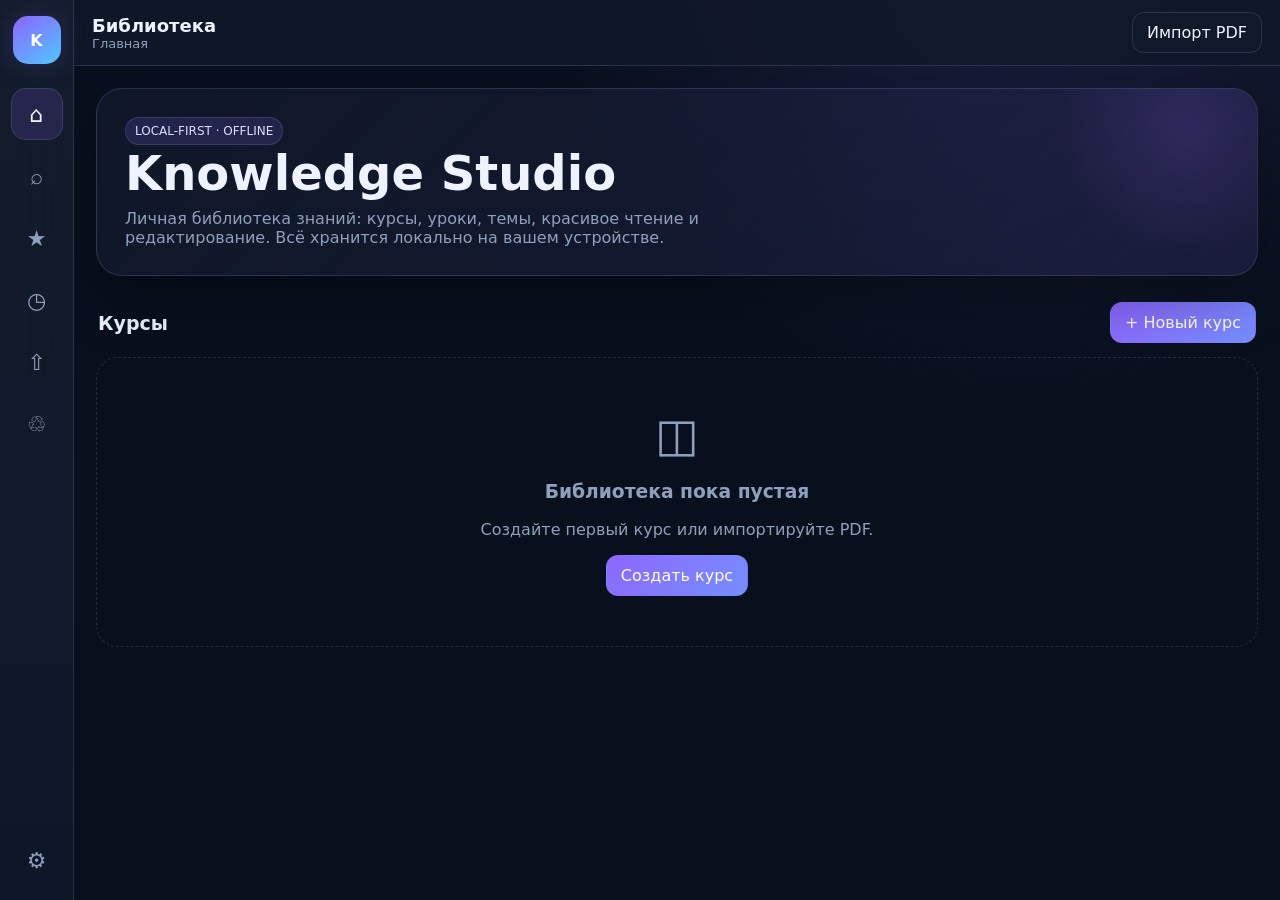
==== index.html @ 811631b8 "Initial Knowledge Studio release" ====
<!doctype html>
<html lang="ru">
<head>
<meta charset="utf-8" />
<meta name="viewport" content="width=device-width,initial-scale=1,viewport-fit=cover" />
<meta name="theme-color" content="#0a0f1f" />
<meta name="color-scheme" content="dark light" />
<meta http-equiv="Content-Security-Policy" content="default-src 'self'; script-src 'self'; style-src 'self' 'unsafe-inline'; img-src 'self' blob: data:; font-src 'self'; connect-src 'self'; worker-src 'self'; object-src 'none'; base-uri 'none'; form-action 'none'; frame-src 'self' blob:;" />
<link rel="manifest" href="manifest.webmanifest" />
<link rel="icon" href="icon-192.png" />
<link rel="stylesheet" href="styles.css" />
<title>Knowledge Studio</title>
</head>
<body>
<div id="app"></div>
<div id="toast" class="toast" aria-live="polite"></div>
<input id="file-picker" type="file" hidden />
<script type="module" src="app.js"></script>
</body>
</html>
---- styles.css ----
:root{--app-bg:#08101d;--surface:#10192a;--surface2:#15213a;--glass:rgba(19,31,55,.74);--text:#eef3ff;--muted:#8fa0bd;--border:rgba(156,176,214,.18);--accent:#8d65ff;--accent2:#4ec7ff;--soft:rgba(141,101,255,.16);--danger:#ff657a;--warn:#ffc763;--success:#5fe0aa;--info:#62b9ff;--shadow:0 20px 60px rgba(0,0,0,.32);--glow:0 0 28px rgba(141,101,255,.18);--reader-bg:#0b1322;--reader-card:#111b2e;--radius:18px;--font-size:17px;--line-height:1.72;--reader-width:72ch;--glass-blur:18px;--ui-density:1}
*{box-sizing:border-box}html,body,#app{height:100%;margin:0}body{font-family:Inter,ui-sans-serif,system-ui,-apple-system,"Segoe UI",Roboto,Arial,sans-serif;background:var(--app-bg);color:var(--text);overflow:hidden}
button,input,textarea,select{font:inherit;color:inherit}button{cursor:pointer}.app-shell{height:100%;display:grid;grid-template-columns:74px minmax(0,1fr);background:radial-gradient(circle at 80% -10%,var(--soft),transparent 35%),var(--app-bg)}
.rail{padding:14px 10px;border-right:1px solid var(--border);background:linear-gradient(180deg,rgba(255,255,255,.025),transparent),var(--glass);backdrop-filter:blur(var(--glass-blur));display:flex;flex-direction:column;gap:10px;z-index:20}
.logo{width:48px;height:48px;margin:2px auto 14px;border-radius:15px;background:linear-gradient(145deg,var(--accent),var(--accent2));box-shadow:var(--glow);display:grid;place-items:center;font-weight:900;color:white}.navbtn{width:52px;height:52px;margin:0 auto;border:1px solid transparent;border-radius:15px;background:transparent;color:var(--muted);font-size:22px}.navbtn.active,.navbtn:hover{background:var(--soft);color:var(--text);border-color:var(--border)}.nav-spacer{flex:1}
.workspace{min-width:0;height:100%;display:flex;flex-direction:column}.topbar{height:66px;flex:0 0 66px;display:flex;align-items:center;gap:12px;padding:0 18px;border-bottom:1px solid var(--border);background:var(--glass);backdrop-filter:blur(var(--glass-blur));z-index:15}.titlebar{font-weight:800;font-size:18px;white-space:nowrap;overflow:hidden;text-overflow:ellipsis}.crumbs{color:var(--muted);font-size:13px;white-space:nowrap;overflow:hidden;text-overflow:ellipsis}.top-actions{margin-left:auto;display:flex;gap:8px;align-items:center}.btn{border:1px solid var(--border);border-radius:12px;padding:10px 14px;background:var(--surface);color:var(--text);transition:.18s}.btn:hover{transform:translateY(-1px);box-shadow:var(--glow)}.btn.primary{background:linear-gradient(135deg,var(--accent),color-mix(in srgb,var(--accent2) 42%,var(--accent)));color:#fff;border-color:transparent}.btn.danger{color:#fff;background:color-mix(in srgb,var(--danger) 25%,var(--surface));border-color:color-mix(in srgb,var(--danger) 40%,transparent)}.iconbtn{width:42px;height:42px;padding:0;display:grid;place-items:center}
.content{flex:1;overflow:auto;padding:22px}.hero{border:1px solid var(--border);border-radius:26px;padding:28px;background:linear-gradient(135deg,var(--glass),color-mix(in srgb,var(--soft) 70%,transparent));box-shadow:var(--shadow);overflow:hidden;position:relative}.hero:after{content:"";position:absolute;right:-70px;top:-100px;width:280px;height:280px;border-radius:50%;background:radial-gradient(circle,var(--accent),transparent 64%);opacity:.16}.hero h1{font-size:clamp(28px,4vw,48px);margin:0 0 8px}.hero p{color:var(--muted);max-width:700px;margin:0}.section-head{display:flex;align-items:center;gap:10px;margin:26px 2px 14px}.section-head h2{margin:0;font-size:19px}.section-head .spacer{flex:1}.grid{display:grid;grid-template-columns:repeat(auto-fill,minmax(260px,1fr));gap:16px}.card{position:relative;border:1px solid var(--border);border-radius:20px;background:linear-gradient(180deg,rgba(255,255,255,.025),transparent),var(--surface);box-shadow:0 10px 34px rgba(0,0,0,.16);overflow:hidden;transition:.18s}.card:hover{transform:translateY(-2px);border-color:color-mix(in srgb,var(--accent) 40%,var(--border));box-shadow:var(--glow)}.cover{height:132px;padding:18px;display:flex;align-items:flex-end;background:radial-gradient(circle at 70% 20%,color-mix(in srgb,var(--accent) 50%,transparent),transparent 32%),linear-gradient(135deg,color-mix(in srgb,var(--accent) 20%,var(--surface2)),color-mix(in srgb,var(--accent2) 10%,var(--surface)));position:relative;overflow:hidden}.cover:before,.cover:after{content:"";position:absolute;border:1px solid color-mix(in srgb,var(--accent2) 34%,transparent);border-radius:50%;width:160px;height:160px;right:-30px;top:-55px}.cover:after{width:86px;height:86px;right:48px;top:5px}.cover-icon{font-size:34px;filter:drop-shadow(0 0 12px var(--accent))}.card-body{padding:16px}.card h3{margin:0 0 6px;font-size:18px}.meta{color:var(--muted);font-size:13px}.card-actions{display:flex;gap:8px;margin-top:14px;flex-wrap:wrap}.chip{display:inline-flex;align-items:center;gap:6px;padding:6px 9px;border-radius:999px;background:var(--soft);color:color-mix(in srgb,var(--text) 85%,var(--accent));font-size:12px;border:1px solid var(--border)}.empty{padding:50px 20px;text-align:center;color:var(--muted);border:1px dashed var(--border);border-radius:22px}.empty .big{font-size:46px;margin-bottom:12px}.list{display:flex;flex-direction:column;gap:10px}.list-row{display:grid;grid-template-columns:40px minmax(0,1fr) auto;gap:12px;align-items:center;padding:14px;border:1px solid var(--border);border-radius:16px;background:var(--surface)}.list-row:hover{background:var(--surface2)}.drag{color:var(--muted);cursor:grab;text-align:center}.row-title{font-weight:700}.row-sub{font-size:12px;color:var(--muted);margin-top:4px}.row-actions{display:flex;gap:6px}
.panel{border:1px solid var(--border);background:var(--surface);border-radius:18px;padding:18px}.form-grid{display:grid;grid-template-columns:1fr 1fr;gap:14px}.field{display:flex;flex-direction:column;gap:7px}.field label{font-size:12px;color:var(--muted)}.input,.select,.textarea{width:100%;border:1px solid var(--border);background:var(--surface2);border-radius:12px;padding:11px 12px;outline:none}.textarea{min-height:110px;resize:vertical}.input:focus,.select:focus,.textarea:focus{border-color:var(--accent);box-shadow:0 0 0 3px var(--soft)}
.topic-layout{display:grid;grid-template-columns:minmax(0,1fr) 260px;gap:18px;max-width:1400px;margin:0 auto}.reader{background:var(--reader-bg);border:1px solid var(--border);border-radius:24px;box-shadow:var(--shadow);padding:clamp(24px,5vw,64px);min-height:70vh}.reader-inner{max-width:var(--reader-width);margin:0 auto;font-size:var(--font-size);line-height:var(--line-height)}.reader h1{font-size:2.35em;line-height:1.1;margin:0 0 16px}.reader h2{font-size:1.65em;margin:1.7em 0 .5em}.reader h3{font-size:1.3em;margin:1.5em 0 .4em}.reader p{margin:.85em 0}.reader blockquote{border-left:4px solid var(--accent);margin:1.2em 0;padding:8px 16px;color:var(--muted);background:var(--surface)}.callout{border:1px solid var(--border);border-left:4px solid var(--accent);padding:16px 18px;border-radius:14px;background:color-mix(in srgb,var(--accent) 7%,var(--reader-card));margin:1.1em 0}.callout .callout-title{font-weight:800;font-size:.9em;margin-bottom:6px;color:var(--accent2)}.callout[data-kind="important"],.callout[data-kind="warning"]{border-left-color:var(--warn)}.callout[data-kind="example"]{border-left-color:var(--success)}.callout[data-kind="question"]{border-left-color:var(--info)}.codeblock{background:#050914;border:1px solid var(--border);padding:16px;border-radius:14px;overflow:auto;font-family:ui-monospace,SFMono-Regular,Consolas,monospace;font-size:.9em}.mathblock{text-align:center;padding:16px;border-radius:14px;background:var(--surface);font-family:Georgia,serif;font-size:1.1em}.table-wrap{overflow:auto}.reader table{width:100%;border-collapse:collapse;margin:1em 0}.reader th,.reader td{border:1px solid var(--border);padding:10px 12px;text-align:left}.reader th{background:var(--surface2)}.reader img{max-width:100%;border-radius:14px;border:1px solid var(--border)}.toc{position:sticky;top:0;border:1px solid var(--border);background:var(--surface);border-radius:18px;padding:16px;max-height:calc(100vh - 110px);overflow:auto}.toc h3{margin:0 0 10px;font-size:14px}.toc a{display:block;color:var(--muted);text-decoration:none;padding:7px 0;font-size:13px}.toc a:hover{color:var(--text)}
.editor-shell{max-width:1150px;margin:0 auto}.editor-toolbar{position:sticky;top:-22px;z-index:8;display:flex;gap:7px;flex-wrap:wrap;padding:12px;border:1px solid var(--border);border-radius:16px;background:var(--glass);backdrop-filter:blur(var(--glass-blur));margin-bottom:14px}.editor-title{font-size:30px;font-weight:800;border:none;background:transparent;width:100%;padding:10px 6px;outline:none;color:var(--text)}.blocks{display:flex;flex-direction:column;gap:10px}.block{display:grid;grid-template-columns:38px minmax(0,1fr) 38px;gap:6px;align-items:start;border:1px solid transparent;border-radius:14px;padding:8px}.block:hover,.block:focus-within{border-color:var(--border);background:rgba(255,255,255,.02)}.block-handle,.block-delete{border:0;background:transparent;color:var(--muted);width:34px;height:34px;border-radius:8px}.block-handle:hover,.block-delete:hover{background:var(--soft);color:var(--text)}.block-input{min-height:42px;width:100%;border:1px solid var(--border);border-radius:11px;background:var(--surface);padding:10px 12px;outline:none;resize:vertical}.block-input:focus{border-color:var(--accent)}textarea.block-input{min-height:86px}.editor-callout{border-left:4px solid var(--accent)}.block-type{font-size:11px;color:var(--muted);margin-bottom:4px}.add-block{margin:14px 44px;border:1px dashed var(--border);background:transparent;border-radius:12px;padding:11px;color:var(--muted);width:calc(100% - 88px)}
.modal-backdrop{position:fixed;inset:0;background:rgba(1,4,12,.72);z-index:100;display:grid;place-items:center;padding:18px}.modal{width:min(720px,100%);max-height:90vh;overflow:auto;border:1px solid var(--border);border-radius:24px;background:var(--surface);box-shadow:0 30px 100px rgba(0,0,0,.55);padding:22px}.modal h2{margin-top:0}.modal-actions{display:flex;justify-content:flex-end;gap:8px;margin-top:18px}.theme-grid{display:grid;grid-template-columns:repeat(auto-fill,minmax(150px,1fr));gap:10px}.theme-card{height:96px;border-radius:14px;border:2px solid transparent;padding:11px;text-align:left;overflow:hidden}.theme-card.active{border-color:var(--accent);box-shadow:var(--glow)}.theme-card span{display:block;font-weight:800}.theme-card small{opacity:.7}.searchbox{max-width:850px;margin:0 auto 18px;display:flex;gap:8px}.search-results{max-width:900px;margin:0 auto}.search-hit{padding:16px;border:1px solid var(--border);background:var(--surface);border-radius:16px;margin-bottom:10px}.search-hit mark{background:color-mix(in srgb,var(--accent) 35%,transparent);color:var(--text)}
.pdf-drop{border:2px dashed var(--border);border-radius:22px;padding:44px;text-align:center;background:var(--surface)}.pdf-drop.dragover{border-color:var(--accent);background:var(--soft)}.progress{height:9px;background:var(--surface2);border-radius:999px;overflow:hidden}.progress>span{display:block;height:100%;background:linear-gradient(90deg,var(--accent),var(--accent2));width:0}.warnbox{border:1px solid color-mix(in srgb,var(--warn) 50%,var(--border));background:color-mix(in srgb,var(--warn) 8%,var(--surface));padding:13px;border-radius:13px;color:var(--text)}.source-frame{width:100%;height:70vh;border:1px solid var(--border);border-radius:16px;background:#fff}.source-meta{margin-bottom:10px;color:var(--muted)}
.settings-grid{display:grid;grid-template-columns:repeat(auto-fit,minmax(300px,1fr));gap:16px}.setting-card{border:1px solid var(--border);background:var(--surface);border-radius:18px;padding:18px}.setting-card h3{margin-top:0}.toggle-row{display:flex;justify-content:space-between;align-items:center;gap:16px;padding:10px 0;border-bottom:1px solid var(--border)}.switch{width:48px;height:28px;border:0;border-radius:999px;background:var(--surface2);padding:3px;transition:.2s}.switch:after{content:"";display:block;width:22px;height:22px;border-radius:50%;background:#fff;transition:.2s}.switch.on{background:var(--accent)}.switch.on:after{transform:translateX(20px)}
.toast{position:fixed;left:50%;bottom:24px;transform:translateX(-50%) translateY(20px);opacity:0;z-index:200;background:#050914;color:#fff;border:1px solid rgba(255,255,255,.15);padding:11px 15px;border-radius:12px;transition:.2s;pointer-events:none}.toast.show{opacity:1;transform:translateX(-50%) translateY(0)}.focus-mode .rail,.focus-mode .topbar,.focus-mode .toc{display:none}.focus-mode .app-shell{grid-template-columns:1fr}.focus-mode .content{padding:0;background:var(--reader-bg)}.focus-mode .topic-layout{display:block;max-width:none}.focus-mode .reader{border:0;border-radius:0;min-height:100vh}.focus-exit{position:fixed;right:18px;top:18px;z-index:40}
.badge{font-size:11px;padding:4px 7px;border-radius:999px;border:1px solid var(--border);color:var(--muted)}.storage-meter{height:12px;border-radius:999px;background:var(--surface2);overflow:hidden}.storage-meter span{display:block;height:100%;background:linear-gradient(90deg,var(--accent2),var(--accent));width:0}.muted{color:var(--muted)}.danger-text{color:var(--danger)}.hidden{display:none!important}
@media(max-width:760px){.app-shell{grid-template-columns:1fr;grid-template-rows:1fr 64px}.rail{grid-row:2;grid-column:1;flex-direction:row;padding:7px 10px;border-right:0;border-top:1px solid var(--border);overflow:auto}.logo{display:none}.navbtn{flex:0 0 48px;height:48px}.nav-spacer{display:none}.workspace{grid-row:1;grid-column:1}.topbar{height:58px;flex-basis:58px;padding:0 10px}.crumbs{display:none}.content{padding:14px}.hero{padding:20px}.grid{grid-template-columns:1fr}.form-grid{grid-template-columns:1fr}.topic-layout{display:block}.toc{display:none}.reader{padding:24px 18px;border-radius:18px}.editor-toolbar{top:-14px;overflow:auto;flex-wrap:nowrap}.block{grid-template-columns:32px minmax(0,1fr) 32px;padding:4px}.add-block{margin:10px 38px;width:calc(100% - 76px)}.top-actions .hide-phone{display:none}.modal{padding:16px;border-radius:18px}.theme-grid{grid-template-columns:repeat(2,1fr)}}
@media(prefers-reduced-motion:reduce){*{scroll-behavior:auto!important;transition:none!important;animation:none!important}}
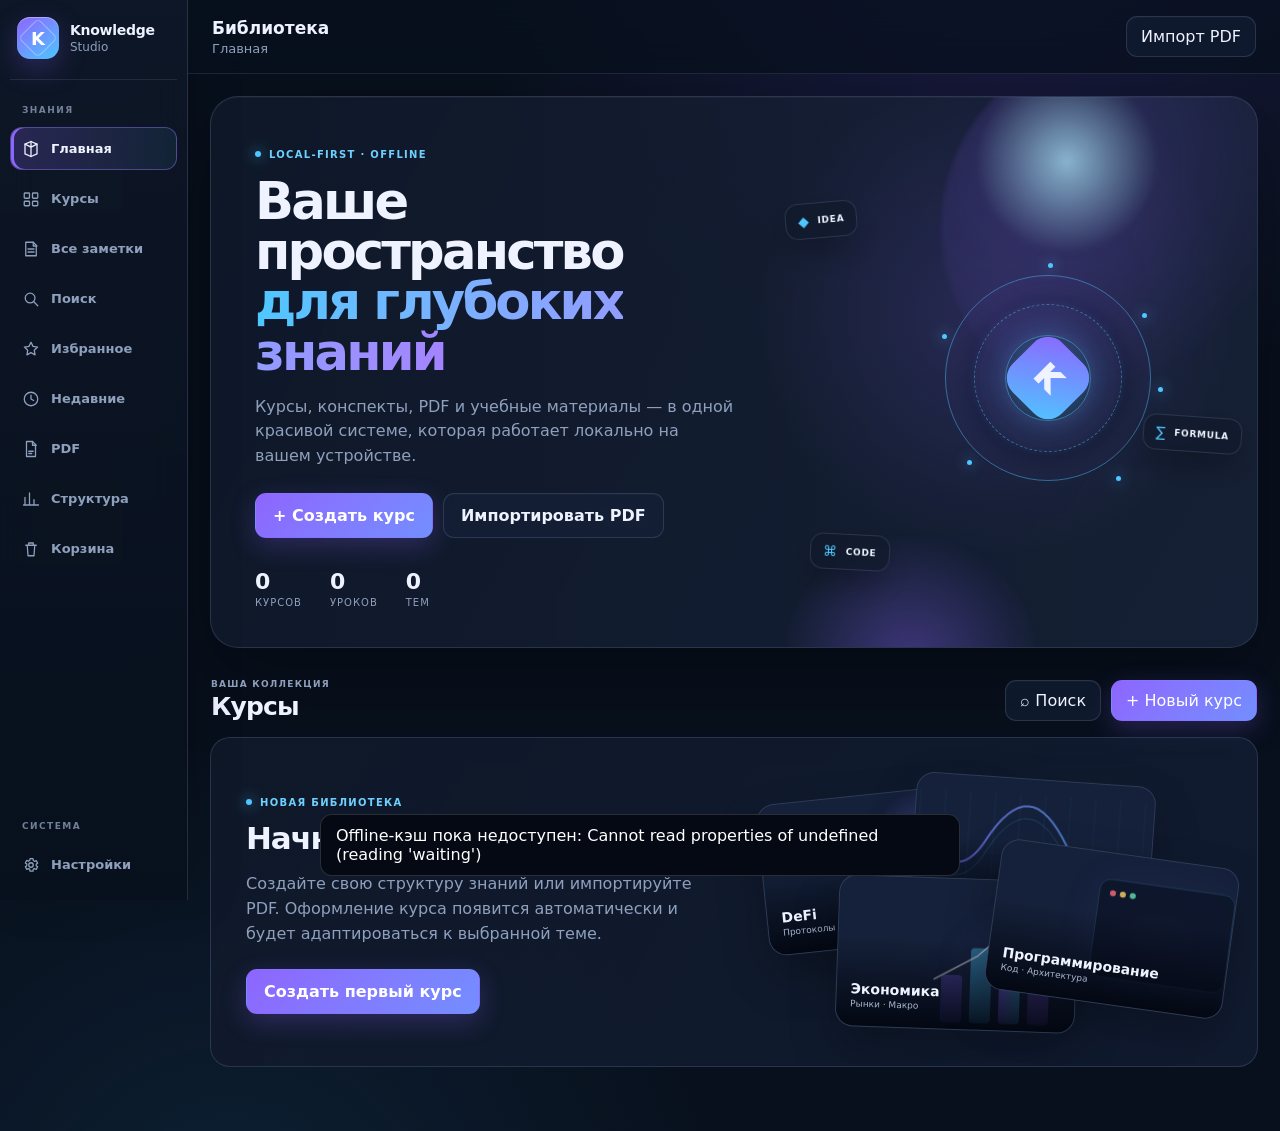
==== commit 76dee5f7: "Fix application boot and stabilize local-first release Protect editor drafts and atomic backup resto" ====
--- a/index.html
+++ b/index.html
@@ -12,9 +12,10 @@
 <title>Knowledge Studio</title>
 </head>
 <body>
-<div id="app"></div>
+<div id="app"><div class="boot-status" role="status">Knowledge Studio · Загрузка библиотеки…</div></div>
+<noscript>Для локальной библиотеки необходимо включить JavaScript.</noscript>
 <div id="toast" class="toast" aria-live="polite"></div>
 <input id="file-picker" type="file" hidden />
-<script type="module" src="app.js"></script>
+<script type="module" src="boot.js"></script>
 </body>
 </html>
--- a/styles.css
+++ b/styles.css
@@ -16,3 +16,286 @@
 .badge{font-size:11px;padding:4px 7px;border-radius:999px;border:1px solid var(--border);color:var(--muted)}.storage-meter{height:12px;border-radius:999px;background:var(--surface2);overflow:hidden}.storage-meter span{display:block;height:100%;background:linear-gradient(90deg,var(--accent2),var(--accent));width:0}.muted{color:var(--muted)}.danger-text{color:var(--danger)}.hidden{display:none!important}
 @media(max-width:760px){.app-shell{grid-template-columns:1fr;grid-template-rows:1fr 64px}.rail{grid-row:2;grid-column:1;flex-direction:row;padding:7px 10px;border-right:0;border-top:1px solid var(--border);overflow:auto}.logo{display:none}.navbtn{flex:0 0 48px;height:48px}.nav-spacer{display:none}.workspace{grid-row:1;grid-column:1}.topbar{height:58px;flex-basis:58px;padding:0 10px}.crumbs{display:none}.content{padding:14px}.hero{padding:20px}.grid{grid-template-columns:1fr}.form-grid{grid-template-columns:1fr}.topic-layout{display:block}.toc{display:none}.reader{padding:24px 18px;border-radius:18px}.editor-toolbar{top:-14px;overflow:auto;flex-wrap:nowrap}.block{grid-template-columns:32px minmax(0,1fr) 32px;padding:4px}.add-block{margin:10px 38px;width:calc(100% - 76px)}.top-actions .hide-phone{display:none}.modal{padding:16px;border-radius:18px}.theme-grid{grid-template-columns:repeat(2,1fr)}}
 @media(prefers-reduced-motion:reduce){*{scroll-behavior:auto!important;transition:none!important;animation:none!important}}
+
+/* ===== Knowledge Studio premium visual system ===== */
+:root{--rail-w:212px;--hairline:rgba(180,198,235,.12);--deep-shadow:0 28px 80px rgba(0,0,0,.34);--card-shine:rgba(255,255,255,.055)}
+.app-shell{grid-template-columns:var(--rail-w) minmax(0,1fr);background:
+radial-gradient(circle at 82% -12%,color-mix(in srgb,var(--accent) 17%,transparent),transparent 34%),
+radial-gradient(circle at 52% 115%,color-mix(in srgb,var(--accent2) 9%,transparent),transparent 35%),var(--app-bg)}
+.app-shell:before{content:"";position:fixed;inset:0;pointer-events:none;opacity:.12;background-image:linear-gradient(rgba(255,255,255,.025) 1px,transparent 1px),linear-gradient(90deg,rgba(255,255,255,.025) 1px,transparent 1px);background-size:48px 48px;mask-image:linear-gradient(to bottom,black,transparent 72%)}
+.rail{padding:18px 13px 14px;gap:7px;background:linear-gradient(180deg,color-mix(in srgb,var(--surface) 78%,transparent),color-mix(in srgb,var(--app-bg) 94%,transparent));box-shadow:12px 0 44px rgba(0,0,0,.12)}
+.brand{display:flex;align-items:center;gap:11px;padding:3px 7px 20px;margin-bottom:5px;border-bottom:1px solid var(--hairline)}
+.logo{width:42px;height:42px;margin:0;border-radius:13px;position:relative;overflow:hidden;background:linear-gradient(145deg,var(--accent),var(--accent2));box-shadow:0 10px 28px color-mix(in srgb,var(--accent) 25%,transparent),inset 0 1px rgba(255,255,255,.35)}
+.logo:before{content:"";position:absolute;inset:7px;border:1px solid rgba(255,255,255,.34);transform:rotate(45deg);border-radius:5px}.logo span{position:relative;z-index:2;font-size:18px}.brand-copy{display:flex;flex-direction:column;line-height:1.02}.brand-copy b{font-size:14px;letter-spacing:-.02em}.brand-copy small{font-size:12px;color:var(--muted);margin-top:4px}.rail-label{font-size:9px;font-weight:800;letter-spacing:.16em;color:color-mix(in srgb,var(--muted) 78%,transparent);padding:13px 12px 5px}.navbtn{width:100%;height:43px;margin:0;border-radius:12px;padding:0 11px;display:flex;align-items:center;gap:11px;font-size:13px;font-weight:650;text-align:left}.navbtn svg{width:18px;height:18px;fill:none;stroke:currentColor;stroke-width:1.7;stroke-linecap:round;stroke-linejoin:round;flex:0 0 auto}.navbtn span{white-space:nowrap}.navbtn.active{background:linear-gradient(90deg,color-mix(in srgb,var(--accent) 22%,transparent),color-mix(in srgb,var(--accent2) 8%,transparent));border-color:color-mix(in srgb,var(--accent) 30%,var(--border));box-shadow:inset 3px 0 0 var(--accent)}
+.topbar{height:74px;flex-basis:74px;padding:0 24px;background:color-mix(in srgb,var(--app-bg) 70%,transparent);border-color:var(--hairline)}.titlebar{font-size:17px}.crumbs{margin-top:3px}.content{padding:26px 30px 42px}
+.btn{border-radius:11px;background:linear-gradient(180deg,var(--card-shine),transparent),color-mix(in srgb,var(--surface) 95%,transparent);box-shadow:inset 0 1px rgba(255,255,255,.025)}.btn.glass{background:color-mix(in srgb,var(--surface2) 58%,transparent);backdrop-filter:blur(15px)}.btn.primary{box-shadow:0 11px 30px color-mix(in srgb,var(--accent) 20%,transparent),inset 0 1px rgba(255,255,255,.22)}.btn-lg{padding:12px 17px;font-weight:700}
+.eyebrow{display:inline-flex;align-items:center;gap:8px;font-size:10px;font-weight:850;letter-spacing:.13em;color:color-mix(in srgb,var(--accent2) 80%,var(--text));text-transform:uppercase}.eyebrow i{width:6px;height:6px;border-radius:50%;background:var(--accent2);box-shadow:0 0 14px var(--accent2)}
+.library-hero{min-height:330px;border:1px solid var(--border);border-radius:28px;display:grid;grid-template-columns:minmax(0,1.05fr) minmax(360px,.95fr);overflow:hidden;position:relative;background:
+linear-gradient(120deg,color-mix(in srgb,var(--surface) 92%,transparent),color-mix(in srgb,var(--surface2) 70%,transparent));box-shadow:var(--deep-shadow),inset 0 1px rgba(255,255,255,.04)}
+.library-hero:before{content:"";position:absolute;inset:0;background:radial-gradient(circle at 75% 40%,color-mix(in srgb,var(--accent) 17%,transparent),transparent 28%),linear-gradient(90deg,transparent,rgba(255,255,255,.018));pointer-events:none}
+.hero-copy{padding:45px 22px 39px 44px;position:relative;z-index:2}.hero-copy h1{font-size:clamp(36px,4vw,64px);line-height:.98;letter-spacing:-.055em;margin:15px 0 18px;max-width:720px}.hero-copy h1 em{font-style:normal;background:linear-gradient(90deg,var(--accent2),color-mix(in srgb,var(--accent) 80%,white));-webkit-background-clip:text;background-clip:text;color:transparent}.hero-copy>p{max-width:680px;font-size:16px;line-height:1.55;color:var(--muted)}.hero-actions{display:flex;gap:10px;margin-top:24px}.hero-metrics{display:flex;gap:28px;margin-top:31px}.hero-metrics div{display:flex;flex-direction:column;gap:3px}.hero-metrics b{font-size:22px;letter-spacing:-.04em}.hero-metrics span{font-size:10px;color:var(--muted);text-transform:uppercase;letter-spacing:.1em}.hero-metrics.compact{margin-top:22px}.hero-metrics.compact b{font-size:19px}
+.hero-art{position:relative;min-height:330px;overflow:hidden}.orb{position:absolute;border-radius:50%;filter:blur(2px)}.orb-a{width:370px;height:370px;right:-54px;top:-54px;background:radial-gradient(circle at 34% 32%,color-mix(in srgb,var(--accent2) 46%,white),color-mix(in srgb,var(--accent) 18%,transparent) 26%,transparent 67%);opacity:.75}.orb-b{width:270px;height:270px;left:3%;bottom:-150px;background:radial-gradient(circle,color-mix(in srgb,var(--accent) 36%,transparent),transparent 68%)}.knowledge-core{position:absolute;width:230px;height:230px;right:19%;top:51%;transform:translateY(-50%);display:grid;place-items:center}.core-ring{position:absolute;border-radius:50%;border:1px solid color-mix(in srgb,var(--accent2) 46%,transparent);box-shadow:inset 0 0 30px color-mix(in srgb,var(--accent) 8%,transparent)}.r1{inset:12px}.r2{inset:41px;transform:rotate(26deg);border-style:dashed}.r3{inset:72px;box-shadow:0 0 40px color-mix(in srgb,var(--accent) 26%,transparent)}.core-gem{width:70px;height:70px;display:grid;place-items:center;font-size:31px;font-weight:950;border-radius:20px;transform:rotate(45deg);background:linear-gradient(145deg,var(--accent),var(--accent2));box-shadow:0 0 45px color-mix(in srgb,var(--accent2) 38%,transparent)}.core-gem::first-letter{transform:rotate(-45deg)}.spark{position:absolute;width:5px;height:5px;border-radius:50%;background:var(--accent2);box-shadow:0 0 14px var(--accent2)}.s0{left:4%;top:31%}.s1{right:7%;top:22%}.s2{left:15%;bottom:12%}.s3{right:18%;bottom:5%}.s4{left:50%;top:0}.s5{right:0;top:54%}.floating-card{position:absolute;border:1px solid var(--border);background:color-mix(in srgb,var(--surface) 70%,transparent);backdrop-filter:blur(16px);border-radius:13px;padding:9px 12px;display:flex;gap:8px;align-items:center;font-size:9px;letter-spacing:.08em;box-shadow:0 15px 32px rgba(0,0,0,.23)}.floating-card span{color:var(--accent2);font-size:14px}.fc1{left:5%;top:19%;transform:rotate(-5deg)}.fc2{right:3%;top:58%;transform:rotate(4deg)}.fc3{left:10%;bottom:14%;transform:rotate(3deg)}
+.premium-head{margin:31px 1px 16px}.premium-head>div:first-child{display:flex;flex-direction:column;gap:3px}.premium-head h2{font-size:25px;letter-spacing:-.035em}.section-kicker{font-size:9px;letter-spacing:.14em;color:var(--muted);font-weight:800}.course-grid{display:grid;grid-template-columns:repeat(auto-fill,minmax(265px,1fr));gap:17px}.course-card{border:1px solid var(--border);border-radius:20px;overflow:hidden;background:linear-gradient(180deg,var(--card-shine),transparent),color-mix(in srgb,var(--surface) 94%,transparent);box-shadow:0 14px 42px rgba(0,0,0,.17);transition:.24s;cursor:pointer}.course-card:hover{transform:translateY(-4px);border-color:color-mix(in srgb,var(--accent2) 33%,var(--border));box-shadow:0 20px 50px rgba(0,0,0,.24),0 0 32px color-mix(in srgb,var(--accent) 9%,transparent)}.course-cover{height:165px;position:relative;overflow:hidden;background:linear-gradient(135deg,color-mix(in srgb,var(--surface2) 92%,black),color-mix(in srgb,var(--accent) 11%,var(--surface)))}.art-svg{position:absolute;inset:0;width:100%;height:100%;filter:drop-shadow(0 0 26px color-mix(in srgb,var(--accent) 14%,transparent))}.cover-shade{position:absolute;inset:0;background:linear-gradient(180deg,transparent 36%,rgba(2,6,15,.7))}.course-badge{position:absolute;left:14px;bottom:13px;width:38px;height:38px;border-radius:12px;display:grid;place-items:center;background:rgba(4,8,18,.58);border:1px solid rgba(255,255,255,.18);backdrop-filter:blur(14px);box-shadow:0 9px 22px rgba(0,0,0,.3)}.course-menu,.dots{border:0;color:var(--muted);background:transparent}.course-menu{position:absolute;right:10px;top:10px;width:36px;height:30px;border-radius:10px;background:rgba(4,8,18,.34);backdrop-filter:blur(10px)}.course-info{padding:16px 16px 14px}.course-info h3{margin:0 0 5px;font-size:18px;letter-spacing:-.025em}.course-info p{margin:0;color:var(--muted);font-size:12px;white-space:nowrap;overflow:hidden;text-overflow:ellipsis}.course-meta{display:flex;gap:8px;align-items:center;margin-top:16px;padding-top:12px;border-top:1px solid var(--hairline);font-size:11px;color:var(--muted)}.course-meta i{width:3px;height:3px;border-radius:50%;background:var(--muted)}.course-arrow{margin-left:auto;color:var(--accent2);font-size:18px}
+.empty-premium{min-height:330px;border:1px solid var(--border);border-radius:24px;display:grid;grid-template-columns:minmax(0,1fr) minmax(440px,1.1fr);gap:22px;align-items:center;padding:35px;background:linear-gradient(120deg,color-mix(in srgb,var(--surface) 94%,transparent),color-mix(in srgb,var(--surface2) 67%,transparent));overflow:hidden;position:relative}.empty-premium.small{min-height:220px;grid-template-columns:1fr}.empty-copy{max-width:560px;position:relative;z-index:2}.empty-copy h2{font-size:31px;letter-spacing:-.04em;margin:11px 0}.empty-copy p{color:var(--muted);line-height:1.55;margin-bottom:22px}.preview-stack{height:255px;position:relative}.mini-preview{position:absolute;width:240px;height:152px;border:1px solid var(--border);border-radius:18px;overflow:hidden;background:var(--surface2);box-shadow:0 22px 45px rgba(0,0,0,.26);padding:105px 14px 10px;transform-origin:center}.mini-preview .art-svg{height:100%;opacity:.8}.mini-preview:after{content:"";position:absolute;inset:0;background:linear-gradient(180deg,transparent 40%,rgba(1,5,14,.9));z-index:1}.mini-preview strong,.mini-preview span{position:relative;z-index:2;display:block}.mini-preview strong{font-size:14px}.mini-preview span{font-size:9px;color:#a9b6ce;margin-top:2px}.p0{left:8%;top:18px;transform:rotate(-6deg)}.p1{left:38%;top:4px;transform:rotate(4deg)}.p2{left:23%;bottom:0;transform:rotate(2deg)}.p3{right:-2%;bottom:25px;transform:rotate(8deg)}
+.course-hero,.lesson-hero{position:relative;border:1px solid var(--border);border-radius:26px;overflow:hidden;background:linear-gradient(120deg,color-mix(in srgb,var(--surface) 94%,transparent),color-mix(in srgb,var(--surface2) 70%,transparent));box-shadow:var(--deep-shadow)}.course-hero{display:grid;grid-template-columns:1fr 1.1fr;min-height:260px}.course-hero-copy{padding:36px 20px 32px 37px;z-index:2}.course-hero-copy h1,.lesson-hero h1{font-size:clamp(34px,4vw,54px);line-height:1;letter-spacing:-.055em;margin:12px 0 15px}.course-hero-copy p,.lesson-hero p{color:var(--muted);line-height:1.55;max-width:650px}.course-hero-art{position:relative;min-height:260px;overflow:hidden}.course-hero-art .art-svg{opacity:.92}.course-hero-art:after{content:"";position:absolute;inset:0;background:linear-gradient(90deg,var(--surface),transparent 36%)}
+.lesson-grid{display:grid;grid-template-columns:repeat(auto-fill,minmax(245px,1fr));gap:15px}.lesson-card{border:1px solid var(--border);border-radius:20px;overflow:hidden;background:linear-gradient(180deg,var(--card-shine),transparent),var(--surface);transition:.2s;box-shadow:0 12px 35px rgba(0,0,0,.14)}.lesson-card:hover{transform:translateY(-3px);border-color:color-mix(in srgb,var(--accent) 32%,var(--border))}.lesson-visual{height:128px;position:relative;overflow:hidden;background:var(--surface2)}.lesson-visual:after{content:"";position:absolute;inset:0;background:linear-gradient(180deg,transparent,rgba(2,6,14,.64))}.lesson-number{position:absolute;left:14px;bottom:11px;z-index:2;font-size:28px;font-weight:900;letter-spacing:-.06em;color:white;text-shadow:0 4px 18px rgba(0,0,0,.5)}.lesson-card-body{padding:15px}.lesson-kicker{font-size:8px;letter-spacing:.13em;color:var(--accent2);font-weight:850}.lesson-card-body h3{margin:5px 0 6px;font-size:17px}.lesson-card-body p{color:var(--muted);font-size:11px;line-height:1.45;min-height:32px;margin:0}.lesson-foot{display:flex;align-items:center;gap:8px;margin-top:13px;padding-top:11px;border-top:1px solid var(--hairline);font-size:10px;color:var(--muted)}.round-arrow{margin-left:auto;width:31px;height:31px;border-radius:50%;border:1px solid var(--border);background:var(--soft);color:var(--text);display:grid;place-items:center}.dots{font-weight:800;width:30px;height:30px}
+.lesson-hero{min-height:225px;padding:33px 42% 30px 36px}.lesson-hero-art{position:absolute;right:0;top:0;width:48%;height:100%;overflow:hidden}.lesson-hero-art:after{content:"";position:absolute;inset:0;background:linear-gradient(90deg,var(--surface),transparent 45%)}
+.topic-list-premium{display:flex;flex-direction:column;gap:9px}.topic-row-premium{display:grid;grid-template-columns:58px 44px minmax(0,1fr) auto 36px 32px;gap:12px;align-items:center;min-height:76px;padding:9px 13px 9px 8px;border:1px solid var(--border);border-radius:16px;background:linear-gradient(90deg,var(--card-shine),transparent),color-mix(in srgb,var(--surface) 95%,transparent);transition:.18s}.topic-row-premium:hover{transform:translateX(3px);border-color:color-mix(in srgb,var(--accent2) 28%,var(--border));background-color:var(--surface2)}.topic-index{font-size:20px;font-weight:850;text-align:center;color:color-mix(in srgb,var(--muted) 72%,transparent);letter-spacing:-.04em}.topic-icon{width:42px;height:42px;border-radius:12px;display:grid;place-items:center;border:1px solid var(--border);font-weight:800;background:color-mix(in srgb,var(--accent) 12%,var(--surface2));color:var(--accent2);box-shadow:inset 0 1px rgba(255,255,255,.04)}.tone1{color:#66d7ff;background:rgba(49,159,214,.11)}.tone2{color:#f0bd67;background:rgba(220,151,54,.1)}.tone3{color:#72e4b5;background:rgba(56,180,130,.1)}.tone4{color:#d392ff;background:rgba(171,82,223,.1)}.topic-main h3{margin:0 0 4px;font-size:15px}.topic-main p{margin:0;color:var(--muted);font-size:11px}.topic-stats{display:flex;align-items:center;gap:10px;color:var(--muted);font-size:10px}.topic-stats b{color:#ffd166}
+.reader{background:linear-gradient(180deg,color-mix(in srgb,var(--reader-bg) 96%,white 2%),var(--reader-bg));border-color:var(--hairline);box-shadow:0 28px 70px rgba(0,0,0,.24),inset 0 1px rgba(255,255,255,.025)}.reader-inner>.chip{margin-bottom:20px}.reader h1{letter-spacing:-.045em}.reader h2{position:relative;padding-top:.2em;letter-spacing:-.03em}.reader h2:before{content:"";position:absolute;width:32px;height:2px;left:0;top:-.28em;background:linear-gradient(90deg,var(--accent),var(--accent2));border-radius:9px}.callout{box-shadow:inset 0 1px rgba(255,255,255,.025)}.toc{background:linear-gradient(180deg,var(--card-shine),transparent),var(--surface);box-shadow:0 15px 35px rgba(0,0,0,.13)}
+.theme-card{position:relative;height:112px;border-radius:16px;box-shadow:inset 0 1px rgba(255,255,255,.06);overflow:hidden}.theme-card:before{content:"";position:absolute;width:80px;height:80px;border:1px solid currentColor;border-radius:50%;right:-24px;top:-26px;opacity:.2}.theme-card:after{content:"";position:absolute;left:10px;right:10px;bottom:10px;height:22px;border-radius:7px;background:rgba(255,255,255,.06);border:1px solid rgba(255,255,255,.05)}.theme-card span,.theme-card small{position:relative;z-index:2}
+[data-theme="cyber-glass"] .card,[data-theme="cyber-glass"] .course-card,[data-theme="cyber-glass"] .lesson-card,[data-theme="cyber-glass"] .topic-row-premium{backdrop-filter:blur(22px);background-color:color-mix(in srgb,var(--surface) 72%,transparent)}
+[data-theme="obsidian"] .app-shell:before,[data-theme="monochrome"] .app-shell:before{opacity:.05}
+[data-theme="royal-gold"] .app-shell:before,[data-theme="sepia-scholar"] .app-shell:before{background-size:64px 64px;opacity:.08}
+[data-theme="cosmos"] .app-shell:before,[data-theme="celestial"] .app-shell:before{background-image:radial-gradient(circle,rgba(255,255,255,.18) 1px,transparent 1.5px);background-size:53px 53px;opacity:.18}
+[data-theme="forest"] .app-shell:before,[data-theme="emerald"] .app-shell:before{background-image:linear-gradient(120deg,rgba(255,255,255,.025) 1px,transparent 1px);background-size:40px 40px}
+[data-theme="paper"] .course-card,[data-theme="ivory"] .course-card,[data-theme="sepia-scholar"] .course-card{box-shadow:0 16px 35px rgba(0,0,0,.12)}
+.reduce-motion *{animation:none!important;transition:none!important}
+@media(max-width:1050px){:root{--rail-w:76px}.brand{justify-content:center;padding-left:0;padding-right:0}.brand-copy,.rail-label,.navbtn span{display:none}.navbtn{width:50px;margin:0 auto;justify-content:center;padding:0}.library-hero{grid-template-columns:1fr minmax(300px,.7fr)}.hero-copy{padding-left:34px}.empty-premium{grid-template-columns:1fr}.preview-stack{margin-top:-8px}.course-hero{grid-template-columns:1fr .9fr}.topic-row-premium{grid-template-columns:50px 42px minmax(0,1fr) auto 36px}.topic-row-premium .dots{display:none}}
+@media(max-width:760px){.app-shell{grid-template-columns:1fr;grid-template-rows:1fr 64px}.rail{grid-row:2;grid-column:1;flex-direction:row;padding:7px 8px;gap:4px}.brand,.rail-label{display:none}.navbtn{flex:1 1 auto;width:auto;min-width:46px;height:48px;margin:0;justify-content:center}.workspace{grid-row:1;grid-column:1}.content{padding:14px}.library-hero{display:block;min-height:auto}.hero-copy{padding:27px 22px 30px}.hero-copy h1{font-size:37px}.hero-art{height:225px;min-height:225px}.hero-metrics{gap:20px}.course-grid{grid-template-columns:1fr}.empty-premium{display:block;padding:24px}.preview-stack{height:245px;margin-top:20px}.mini-preview{width:190px}.p0{left:0}.p1{left:34%}.p2{left:15%}.p3{right:-8%}.course-hero{display:block}.course-hero-copy{padding:27px 23px}.course-hero-art{height:185px;min-height:185px}.course-hero-art:after{background:linear-gradient(180deg,var(--surface),transparent 24%)}.lesson-grid{grid-template-columns:1fr}.lesson-hero{padding:26px 22px 200px}.lesson-hero-art{width:100%;height:190px;top:auto;bottom:0}.lesson-hero-art:after{background:linear-gradient(180deg,var(--surface),transparent 36%)}.topic-row-premium{grid-template-columns:42px 40px minmax(0,1fr) 34px;padding:8px}.topic-index{font-size:15px}.topic-stats,.topic-row-premium .dots{display:none}.premium-head{align-items:flex-end}.premium-head .btn.glass{display:none}.hero-actions{flex-wrap:wrap}}
+
+/* === FINAL CONSOLIDATED VISUAL SYSTEM === */
+:root{--card-radius:20px;--theme-glow:1;--ui-density:1;--reader-text:var(--text)}
+.content{padding:calc(22px * var(--ui-density))}
+.reader{color:var(--reader-text)}
+.course-card,.lesson-card,.topic-row-premium,.setting-card,.card,.panel,.theme-card,.empty-premium{border-radius:var(--card-radius)}
+.course-card,.lesson-card,.reader,.setting-card,.card,.panel{box-shadow:0 calc(12px * var(--theme-glow)) calc(42px * var(--theme-glow)) rgba(0,0,0,calc(.12 + .08 * var(--theme-glow)))}
+.btn.primary{box-shadow:0 8px calc(26px * var(--theme-glow)) color-mix(in srgb,var(--accent) calc(24% * var(--theme-glow)),transparent)}
+.course-card:hover,.lesson-card:hover{box-shadow:0 22px calc(58px * var(--theme-glow)) rgba(0,0,0,.24),0 0 calc(34px * var(--theme-glow)) color-mix(in srgb,var(--accent) 13%,transparent)}
+.image-editor-preview{min-height:120px;border:1px dashed var(--border);border-radius:14px;background:var(--surface2);display:grid;place-items:center;overflow:hidden;margin-bottom:8px;color:var(--muted)}
+.image-editor-preview img{display:block;max-width:100%;max-height:320px;object-fit:contain}
+[data-mode="light"] .codeblock{background:#edf1f7;color:#172034}
+
+/* Each theme affects the whole shell, not only the accent. */
+[data-theme="midnight-violet"] .app-shell{background:radial-gradient(circle at 78% -10%,rgba(125,84,255,.18),transparent 34%),radial-gradient(circle at 18% 110%,rgba(56,176,255,.10),transparent 30%),var(--app-bg)}
+[data-theme="midnight-violet"] .course-cover{background:linear-gradient(135deg,#111d36,#17102c 60%,#0a1324)}
+
+[data-theme="obsidian"] .app-shell{background:linear-gradient(145deg,#030405,#08090b 55%,#050607)}
+[data-theme="obsidian"] .course-card,[data-theme="obsidian"] .lesson-card,[data-theme="obsidian"] .topic-row-premium{border-radius:10px;box-shadow:none;border-color:#292b30}
+[data-theme="obsidian"] .btn{border-radius:8px}
+
+[data-theme="deep-ocean"] .app-shell{background:radial-gradient(ellipse at 80% 0%,rgba(29,171,216,.16),transparent 38%),linear-gradient(180deg,#04121d,#061724 48%,#04121d)}
+[data-theme="deep-ocean"] .app-shell:before{background-image:repeating-radial-gradient(ellipse at 60% 0%,rgba(108,224,255,.05) 0 1px,transparent 1px 24px);opacity:.34}
+
+[data-theme="emerald"] .app-shell{background:radial-gradient(circle at 85% 8%,rgba(52,201,135,.14),transparent 32%),linear-gradient(160deg,#071712,#0a1e16 58%,#071712)}
+[data-theme="emerald"] .app-shell:before{background-image:linear-gradient(120deg,rgba(124,240,185,.035) 1px,transparent 1px);background-size:34px 34px}
+
+[data-theme="crimson"] .app-shell{background:radial-gradient(circle at 78% -10%,rgba(229,73,99,.20),transparent 36%),linear-gradient(160deg,#17070b,#0d080a 66%)}
+[data-theme="crimson"] .course-cover{filter:saturate(1.18) contrast(1.03)}
+
+[data-theme="royal-gold"] .app-shell{background:radial-gradient(circle at 72% 0%,rgba(213,173,70,.14),transparent 34%),linear-gradient(150deg,#141109,#0d0c08 70%)}
+[data-theme="royal-gold"] .app-shell:before{background-image:linear-gradient(45deg,rgba(255,224,138,.025) 25%,transparent 25% 75%,rgba(255,224,138,.025) 75%);background-size:46px 46px}
+
+[data-theme="arctic"] .app-shell{background:radial-gradient(circle at 78% 0%,rgba(104,199,255,.15),transparent 35%),linear-gradient(180deg,#07131d,#0b1d2a)}
+[data-theme="arctic"] .course-card,[data-theme="arctic"] .lesson-card{border-color:rgba(182,239,255,.14)}
+
+[data-theme="cyber-glass"] .app-shell{background:radial-gradient(circle at 18% 12%,rgba(0,214,255,.15),transparent 28%),radial-gradient(circle at 88% 0%,rgba(165,108,255,.17),transparent 34%),#050916}
+[data-theme="cyber-glass"] .app-shell:before{background-image:linear-gradient(rgba(0,214,255,.025) 1px,transparent 1px),linear-gradient(90deg,rgba(165,108,255,.025) 1px,transparent 1px);background-size:28px 28px;opacity:.55}
+[data-theme="cyber-glass"] .course-card,[data-theme="cyber-glass"] .lesson-card,[data-theme="cyber-glass"] .topic-row-premium,[data-theme="cyber-glass"] .setting-card{backdrop-filter:blur(24px);background-color:color-mix(in srgb,var(--surface) 68%,transparent)}
+
+[data-theme="cosmos"] .app-shell{background:radial-gradient(circle at 78% 4%,rgba(210,93,255,.14),transparent 28%),radial-gradient(circle at 12% 82%,rgba(119,88,255,.15),transparent 34%),#080816}
+[data-theme="cosmos"] .app-shell:before{background-image:radial-gradient(circle,rgba(255,255,255,.28) 0 1px,transparent 1.3px),radial-gradient(circle,rgba(210,93,255,.18) 0 1px,transparent 1.4px);background-size:71px 71px,43px 43px;background-position:0 0,17px 19px;opacity:.24}
+
+[data-theme="aurora"] .app-shell{background:radial-gradient(ellipse at 72% -8%,rgba(57,211,176,.18),transparent 33%),radial-gradient(ellipse at 92% 35%,rgba(160,109,255,.13),transparent 30%),#071515}
+[data-theme="aurora"] .course-cover:after{content:"";position:absolute;inset:-30%;background:linear-gradient(115deg,transparent 35%,rgba(57,211,176,.13),rgba(160,109,255,.11),transparent 67%);transform:rotate(-8deg)}
+
+[data-theme="paper"] .app-shell{background:linear-gradient(90deg,rgba(196,154,98,.025) 1px,transparent 1px),linear-gradient(#17140f,#1b1711);background-size:34px 34px}
+[data-theme="paper"] .reader{font-family:Georgia,'Times New Roman',serif}
+[data-theme="paper"] .course-card,[data-theme="paper"] .lesson-card{box-shadow:0 18px 38px rgba(0,0,0,.16)}
+
+[data-theme="ivory"] .app-shell{background:radial-gradient(circle at 78% 0%,rgba(226,186,142,.11),transparent 33%),linear-gradient(160deg,#17120d,#201911)}
+[data-theme="ivory"] .reader{font-family:Georgia,'Times New Roman',serif}
+
+[data-theme="sepia-scholar"] .app-shell{background:repeating-linear-gradient(0deg,rgba(226,184,121,.018) 0 1px,transparent 1px 5px),linear-gradient(160deg,#17100b,#24160e)}
+[data-theme="sepia-scholar"] .reader{font-family:Georgia,'Times New Roman',serif}
+[data-theme="sepia-scholar"] .reader h1,[data-theme="sepia-scholar"] .reader h2{font-family:Georgia,'Times New Roman',serif}
+
+[data-theme="nordic"] .app-shell{background:linear-gradient(160deg,#0c1115,#111922 54%,#0c1115)}
+[data-theme="nordic"] .course-card,[data-theme="nordic"] .lesson-card,[data-theme="nordic"] .topic-row-premium{box-shadow:none;border-color:rgba(210,231,240,.12)}
+[data-theme="nordic"] .btn{box-shadow:none}
+
+[data-theme="sakura"] .app-shell{background:radial-gradient(circle at 78% -5%,rgba(228,123,165,.18),transparent 34%),linear-gradient(160deg,#160d12,#1f1018)}
+[data-theme="sakura"] .app-shell:before{background-image:radial-gradient(ellipse at center,rgba(255,183,210,.09) 0 2px,transparent 2.5px);background-size:62px 46px;opacity:.23}
+
+[data-theme="forest"] .app-shell{background:radial-gradient(circle at 80% 0%,rgba(78,170,104,.15),transparent 34%),linear-gradient(155deg,#08130d,#0d1d12 58%,#08130d)}
+[data-theme="forest"] .app-shell:before{background-image:linear-gradient(120deg,rgba(155,207,123,.03) 1px,transparent 1px);background-size:30px 30px;opacity:.4}
+
+[data-theme="graphite"] .app-shell{background:linear-gradient(160deg,#0b0d10,#111419 52%,#0b0d10)}
+[data-theme="graphite"] .app-shell:before{background-image:linear-gradient(rgba(169,184,201,.022) 1px,transparent 1px),linear-gradient(90deg,rgba(169,184,201,.022) 1px,transparent 1px);background-size:42px 42px;opacity:.46}
+[data-theme="graphite"] .course-card,[data-theme="graphite"] .lesson-card{border-radius:14px}
+
+[data-theme="monochrome"] .app-shell{background:#000}
+[data-theme="monochrome"] .app-shell:before{display:none}
+[data-theme="monochrome"] .course-card,[data-theme="monochrome"] .lesson-card,[data-theme="monochrome"] .topic-row-premium{box-shadow:none;border-color:#303030;border-radius:8px}
+[data-theme="monochrome"] .btn.primary{background:#fff;color:#000;box-shadow:none}
+[data-theme="monochrome"] .course-cover,.lesson-visual{filter:grayscale(1)}
+
+[data-theme="amethyst"] .app-shell{background:radial-gradient(circle at 80% 0%,rgba(173,101,232,.19),transparent 35%),linear-gradient(160deg,#12091a,#1b0e25)}
+[data-theme="amethyst"] .course-card,[data-theme="amethyst"] .lesson-card{border-color:rgba(229,156,255,.13)}
+
+[data-theme="celestial"] .app-shell{background:radial-gradient(circle at 76% 0%,rgba(106,168,255,.17),transparent 32%),linear-gradient(160deg,#07101f,#0b1729 60%,#07101f)}
+[data-theme="celestial"] .app-shell:before{background-image:radial-gradient(circle,rgba(193,215,255,.24) 0 1px,transparent 1.3px);background-size:57px 57px;opacity:.22}
+[data-theme="celestial"] .course-card,[data-theme="celestial"] .lesson-card{border-color:rgba(193,215,255,.13)}
+
+/* === DESIGN LOCK 2026.09.13 === */
+/* Global scrolling is intentional: no fixed-height page containers may trap content. */
+html,body{min-height:100%;height:auto}
+body{overflow-x:hidden;overflow-y:auto;overscroll-behavior-y:auto}
+#app{min-height:100dvh;height:auto}
+.app-shell{min-height:100dvh;height:auto;align-items:start;position:relative;isolation:isolate}
+.rail{position:sticky;top:0;height:100dvh;overflow-y:auto;overflow-x:hidden;scrollbar-width:none}
+.rail::-webkit-scrollbar{display:none}
+.workspace{min-height:100dvh;height:auto;overflow:visible}
+.topbar{position:sticky;top:0;z-index:35}
+.content{overflow:visible;min-height:calc(100dvh - 66px);padding-bottom:64px}
+.content>*{animation:ks-rise .46s cubic-bezier(.2,.8,.2,1) both}
+@keyframes ks-rise{from{opacity:0;transform:translateY(9px)}to{opacity:1;transform:none}}
+@keyframes ks-float{0%,100%{transform:translate3d(0,0,0)}50%{transform:translate3d(0,-8px,0)}}
+@keyframes ks-pulse{0%,100%{opacity:.45;transform:scale(.98)}50%{opacity:.95;transform:scale(1.03)}}
+@keyframes ks-scan{0%{transform:translateX(-120%)}100%{transform:translateX(180%)}}
+.art-svg{animation:ks-float 7s ease-in-out infinite}
+.knowledge-core{animation:ks-float 6.5s ease-in-out infinite}
+.library-hero:after,.course-hero:after,.page-banner:after{content:"";position:absolute;inset:0;pointer-events:none;background:linear-gradient(105deg,transparent 30%,rgba(255,255,255,.045) 48%,transparent 64%);transform:translateX(-120%);animation:ks-scan 9s ease-in-out infinite}
+.reduce-motion *,.reduce-motion *:before,.reduce-motion *:after{animation:none!important;transition:none!important;scroll-behavior:auto!important}
+
+/* Sidebar remains useful on landscape tablets. */
+@media (min-width:841px){:root{--rail-w:188px}.app-shell{grid-template-columns:188px minmax(0,1fr)}.rail{padding:14px 10px}.brand{justify-content:flex-start}.brand-copy,.rail-label,.navbtn span{display:flex}.navbtn{width:100%;margin:0;justify-content:flex-start;padding:0 11px}}
+
+/* Premium overview pages */
+.page-banner{position:relative;overflow:hidden;display:flex;align-items:center;justify-content:space-between;gap:20px;min-height:190px;padding:34px 38px;border:1px solid var(--border);border-radius:28px;background:radial-gradient(circle at 80% 25%,color-mix(in srgb,var(--accent) 21%,transparent),transparent 30%),linear-gradient(135deg,color-mix(in srgb,var(--surface) 96%,transparent),color-mix(in srgb,var(--surface2) 82%,transparent));box-shadow:0 20px 60px rgba(0,0,0,.23)}
+.page-banner.compact{min-height:150px}
+.page-banner h1{margin:8px 0 8px;font-size:clamp(30px,4vw,52px);letter-spacing:-.055em;line-height:1}
+.page-banner p{max-width:670px;margin:0;color:var(--muted)}
+.banner-symbol{font-size:clamp(72px,11vw,145px);font-weight:900;line-height:1;color:color-mix(in srgb,var(--accent2) 45%,transparent);filter:drop-shadow(0 0 34px color-mix(in srgb,var(--accent) 40%,transparent));transform:rotate(-8deg)}
+.knowledge-catalog{display:grid;grid-template-columns:repeat(auto-fill,minmax(300px,1fr));gap:14px;margin-top:18px}
+.knowledge-card{display:grid;grid-template-columns:56px minmax(0,1fr) 42px;gap:14px;align-items:center;padding:16px;border:1px solid var(--border);border-radius:var(--card-radius);background:linear-gradient(135deg,color-mix(in srgb,var(--surface) 94%,transparent),color-mix(in srgb,var(--surface2) 82%,transparent));box-shadow:0 12px 34px rgba(0,0,0,.14);transition:.22s}
+.knowledge-card:hover{transform:translateY(-3px);border-color:color-mix(in srgb,var(--accent) 40%,var(--border));box-shadow:0 18px 44px rgba(0,0,0,.22),0 0 30px color-mix(in srgb,var(--accent) 12%,transparent)}
+.knowledge-card>div:nth-child(2)>span{font-size:10px;letter-spacing:.09em;text-transform:uppercase;color:var(--muted)}
+.knowledge-card h3{margin:5px 0 4px;font-size:17px}.knowledge-card p{margin:0;font-size:12px;color:var(--muted)}
+.knowledge-glyph{width:52px;height:52px;border-radius:16px;display:grid;place-items:center;font-size:22px;background:color-mix(in srgb,var(--accent) 15%,var(--surface2));border:1px solid color-mix(in srgb,var(--accent2) 18%,var(--border));box-shadow:inset 0 0 26px color-mix(in srgb,var(--accent) 8%,transparent)}
+.metric-grid{display:grid;grid-template-columns:repeat(5,minmax(120px,1fr));gap:12px;margin:18px 0}
+.metric-card{position:relative;overflow:hidden;padding:20px;border:1px solid var(--border);border-radius:var(--card-radius);background:linear-gradient(150deg,var(--surface),var(--surface2));box-shadow:0 12px 34px rgba(0,0,0,.14)}
+.metric-card:after{content:"";position:absolute;right:-26px;bottom:-38px;width:100px;height:100px;border-radius:50%;background:radial-gradient(circle,var(--accent),transparent 65%);opacity:.12}
+.metric-card b{display:block;font-size:32px;letter-spacing:-.06em}.metric-card span{color:var(--muted);font-size:12px}
+.structure-panel{padding:20px;border:1px solid var(--border);border-radius:var(--card-radius);background:var(--surface)}
+.structure-row{display:grid;grid-template-columns:minmax(190px,.7fr) minmax(200px,1fr);gap:20px;align-items:center;padding:12px 0;border-bottom:1px solid var(--hairline)}
+.structure-row:last-child{border-bottom:0}.structure-row b{display:block}.structure-row span{display:block;font-size:11px;color:var(--muted);margin-top:3px}.structure-track{height:9px;border-radius:99px;background:var(--surface2);overflow:hidden}.structure-track i{display:block;height:100%;border-radius:99px;background:linear-gradient(90deg,var(--accent),var(--accent2));box-shadow:0 0 16px color-mix(in srgb,var(--accent) 45%,transparent)}
+
+/* Rich editor and Reader */
+.editor-intro{margin:0 0 12px;padding:18px 20px;border:1px solid var(--border);border-radius:18px;background:linear-gradient(135deg,color-mix(in srgb,var(--accent) 8%,var(--surface)),var(--surface));box-shadow:0 12px 38px rgba(0,0,0,.14)}
+.editor-intro p{margin:7px 0 0;color:var(--muted)}
+.tool-btn{white-space:nowrap;font-size:12px}
+.block-heading1 .block-input{font-size:26px;font-weight:850;letter-spacing:-.04em}
+.block-heading .block-input{font-size:21px;font-weight:800}.block-heading3 .block-input{font-size:18px;font-weight:750}
+.doc-h1{font-size:2em!important;margin:1.7em 0 .6em!important}
+.source-pill{display:inline-flex;vertical-align:middle;margin-left:8px;padding:3px 7px;border:1px solid color-mix(in srgb,var(--accent2) 30%,var(--border));border-radius:999px;background:color-mix(in srgb,var(--accent2) 8%,transparent);color:var(--accent2);font-size:10px;font-weight:750;letter-spacing:.03em;cursor:pointer}
+.link-block a{color:var(--accent2);text-decoration-thickness:1px;text-underline-offset:3px}
+.reader{position:relative;overflow:hidden;background:linear-gradient(180deg,color-mix(in srgb,var(--reader-card) 94%,transparent),var(--reader-bg))}
+.reader:before{content:"";position:absolute;inset:0;pointer-events:none;background:radial-gradient(circle at 88% 0%,color-mix(in srgb,var(--accent) 10%,transparent),transparent 26%);opacity:.7}
+.reader-inner{position:relative;z-index:1}
+.callout{position:relative;overflow:hidden}.callout:after{content:"";position:absolute;right:-35px;top:-35px;width:100px;height:100px;border-radius:50%;background:radial-gradient(circle,color-mix(in srgb,var(--accent) 14%,transparent),transparent 68%)}
+
+/* 32-theme gallery previews */
+.setting-wide{grid-column:1/-1}
+.rich-themes{grid-template-columns:repeat(auto-fill,minmax(178px,1fr));gap:12px}
+.rich-themes .theme-card{position:relative;height:138px;padding:10px;border-radius:18px;background:linear-gradient(145deg,var(--p1),var(--p2) 58%,var(--p3));box-shadow:0 12px 30px rgba(0,0,0,.18);transition:.2s}
+.rich-themes .theme-card:hover{transform:translateY(-3px)}
+.rich-themes .theme-card.active{border-color:var(--pa);box-shadow:0 0 0 1px var(--pa),0 14px 38px color-mix(in srgb,var(--pa) 18%,transparent)}
+.theme-scene{position:relative;display:block;height:82px;border-radius:12px;overflow:hidden;margin-bottom:7px;background:radial-gradient(circle at 74% 32%,color-mix(in srgb,var(--pb) 42%,transparent),transparent 25%),linear-gradient(135deg,var(--p2),var(--p3));border:1px solid rgba(255,255,255,.1)}
+.theme-scene:before{content:"";position:absolute;left:9px;top:10px;width:28px;height:55px;border-radius:8px;background:color-mix(in srgb,var(--p1) 78%,transparent);border:1px solid rgba(255,255,255,.09)}
+.theme-scene i,.theme-scene b,.theme-scene em{position:absolute;display:block;border-radius:8px;background:linear-gradient(135deg,color-mix(in srgb,var(--pa) 55%,var(--p2)),color-mix(in srgb,var(--pb) 35%,var(--p3)));border:1px solid rgba(255,255,255,.09)}
+.theme-scene i{left:45px;top:10px;width:54px;height:25px}.theme-scene b{left:45px;top:41px;width:75px;height:24px}.theme-scene em{right:10px;top:10px;width:46px;height:55px}
+.rich-themes .theme-card strong{display:block;font-size:12px}.rich-themes .theme-card small{font-size:9px;color:currentColor;opacity:.65}
+
+/* Theme environments: each theme changes shell, surfaces, borders, depth and reader ambience. */
+[data-theme="neon-nocturne"] .app-shell{background:radial-gradient(circle at 82% 0%,rgba(0,240,255,.14),transparent 32%),radial-gradient(circle at 18% 90%,rgba(109,92,255,.15),transparent 33%),linear-gradient(160deg,#050611,#0a0d1b)}
+[data-theme="neon-nocturne"] .app-shell:before{background-image:linear-gradient(rgba(0,240,255,.025) 1px,transparent 1px),linear-gradient(90deg,rgba(109,92,255,.025) 1px,transparent 1px);background-size:24px 24px;opacity:.55}
+[data-theme="neon-nocturne"] .course-card,[data-theme="neon-nocturne"] .lesson-card,[data-theme="neon-nocturne"] .reader{border-color:rgba(0,240,255,.16);box-shadow:0 16px 46px rgba(0,0,0,.25),0 0 28px rgba(109,92,255,.08)}
+[data-theme="lunar-steel"] .app-shell{background:radial-gradient(circle at 75% -5%,rgba(141,169,196,.12),transparent 35%),linear-gradient(160deg,#090d12,#0f151c)}
+[data-theme="lunar-steel"] .course-card,[data-theme="lunar-steel"] .lesson-card,[data-theme="lunar-steel"] .topic-row-premium{border-radius:12px;border-color:rgba(215,228,242,.13);box-shadow:0 14px 30px rgba(0,0,0,.18)}
+[data-theme="lunar-steel"] .reader{background:linear-gradient(180deg,#111821,#090d12)}
+[data-theme="cobalt-archive"] .app-shell{background:radial-gradient(circle at 78% 0%,rgba(38,103,255,.20),transparent 34%),linear-gradient(155deg,#061027,#071936 60%,#061027)}
+[data-theme="cobalt-archive"] .app-shell:before{background-image:linear-gradient(rgba(85,184,255,.025) 1px,transparent 1px),linear-gradient(90deg,rgba(85,184,255,.025) 1px,transparent 1px);background-size:36px 36px;opacity:.45}
+[data-theme="cobalt-archive"] .course-cover{background:linear-gradient(135deg,#0d1e44,#132d5f)}
+[data-theme="ember-vault"] .app-shell{background:radial-gradient(circle at 78% -10%,rgba(255,116,72,.18),transparent 34%),linear-gradient(155deg,#160b07,#201008 62%,#120805)}
+[data-theme="ember-vault"] .app-shell:before{background-image:radial-gradient(circle,rgba(255,189,107,.09) 0 1px,transparent 1.4px);background-size:45px 45px;opacity:.3}
+[data-theme="ember-vault"] .reader{background:linear-gradient(180deg,#26140d,#140b08)}
+[data-theme="jade-circuit"] .app-shell{background:radial-gradient(circle at 80% 0%,rgba(33,201,138,.17),transparent 33%),linear-gradient(155deg,#041510,#08251b 62%,#041510)}
+[data-theme="jade-circuit"] .app-shell:before{background-image:linear-gradient(rgba(117,255,211,.025) 1px,transparent 1px),linear-gradient(90deg,rgba(117,255,211,.025) 1px,transparent 1px);background-size:30px 30px;opacity:.48}
+[data-theme="jade-circuit"] .course-card,[data-theme="jade-circuit"] .lesson-card{border-color:rgba(117,255,211,.12)}
+[data-theme="rose-nebula"] .app-shell{background:radial-gradient(circle at 74% 3%,rgba(240,111,184,.18),transparent 31%),radial-gradient(circle at 94% 65%,rgba(185,121,255,.11),transparent 28%),linear-gradient(155deg,#130913,#1b0d1d)}
+[data-theme="rose-nebula"] .course-card,[data-theme="rose-nebula"] .lesson-card{border-radius:24px}.course-card[data-theme="rose-nebula"]{box-shadow:0 18px 50px rgba(0,0,0,.22)}
+[data-theme="sandstone-library"] .app-shell{background:repeating-linear-gradient(0deg,rgba(240,207,139,.018) 0 1px,transparent 1px 5px),linear-gradient(155deg,#16110a,#221a10)}
+[data-theme="sandstone-library"] .reader{font-family:Georgia,'Times New Roman',serif;background:linear-gradient(180deg,#2d2317,#17120c)}
+[data-theme="sandstone-library"] .course-card,[data-theme="sandstone-library"] .lesson-card{box-shadow:0 16px 36px rgba(0,0,0,.2)}
+[data-theme="glacier-glass"] .app-shell{background:radial-gradient(circle at 80% -8%,rgba(75,200,232,.18),transparent 34%),linear-gradient(160deg,#07141c,#0c202b)}
+[data-theme="glacier-glass"] .course-card,[data-theme="glacier-glass"] .lesson-card,[data-theme="glacier-glass"] .setting-card{background:color-mix(in srgb,var(--surface) 72%,transparent);backdrop-filter:blur(26px);border-color:rgba(184,241,255,.15)}
+[data-theme="violet-ink"] .app-shell{background:radial-gradient(circle at 76% 0%,rgba(143,84,232,.22),transparent 34%),linear-gradient(155deg,#0d0918,#170d26)}
+[data-theme="violet-ink"] .app-shell:before{background-image:radial-gradient(circle at center,rgba(217,148,255,.05) 0 1px,transparent 1.5px);background-size:34px 34px;opacity:.5}
+[data-theme="copper-lab"] .app-shell{background:radial-gradient(circle at 78% -6%,rgba(201,120,69,.18),transparent 34%),linear-gradient(155deg,#120d0a,#20150f)}
+[data-theme="copper-lab"] .course-card,[data-theme="copper-lab"] .lesson-card{border-radius:14px;border-color:rgba(240,176,135,.12)}
+[data-theme="copper-lab"] .app-shell:before{background-image:linear-gradient(45deg,rgba(240,176,135,.025) 25%,transparent 25% 75%,rgba(240,176,135,.025) 75%);background-size:34px 34px}
+[data-theme="blue-hour"] .app-shell{background:radial-gradient(circle at 76% 0%,rgba(74,131,216,.19),transparent 34%),linear-gradient(155deg,#07101b,#0a1728 62%,#07101b)}
+[data-theme="blue-hour"] .reader{background:linear-gradient(180deg,#0e2035,#08121f)}
+[data-theme="eclipse"] .app-shell{background:radial-gradient(circle at 80% -10%,rgba(97,86,216,.15),transparent 31%),linear-gradient(160deg,#040409,#090911 63%,#040409)}
+[data-theme="eclipse"] .app-shell:before{background-image:radial-gradient(circle,rgba(232,229,255,.12) 0 1px,transparent 1.3px);background-size:63px 63px;opacity:.18}
+[data-theme="eclipse"] .course-card,[data-theme="eclipse"] .lesson-card,[data-theme="eclipse"] .reader{border-color:rgba(232,229,255,.1);box-shadow:0 20px 55px rgba(0,0,0,.32)}
+
+/* Existing 20 themes get extra visual personality in Reader/surfaces. */
+[data-theme="midnight-violet"] .reader{background:radial-gradient(circle at 92% 0%,rgba(141,101,255,.10),transparent 25%),linear-gradient(180deg,#10182a,#08101d)}
+[data-theme="obsidian"] .reader{background:#08090a;box-shadow:none}
+[data-theme="deep-ocean"] .reader{background:radial-gradient(circle at 90% 0%,rgba(85,224,255,.08),transparent 26%),linear-gradient(180deg,#0a2130,#04121d)}
+[data-theme="emerald"] .reader{background:linear-gradient(180deg,#10251d,#071712)}
+[data-theme="crimson"] .reader{background:radial-gradient(circle at 92% 0%,rgba(229,73,99,.08),transparent 25%),linear-gradient(180deg,#271016,#17070b)}
+[data-theme="royal-gold"] .reader{background:linear-gradient(180deg,#231d10,#141109)}
+[data-theme="arctic"] .reader{background:linear-gradient(180deg,#102536,#07131d)}
+[data-theme="cyber-glass"] .reader{backdrop-filter:blur(24px);background:linear-gradient(180deg,rgba(13,23,48,.86),rgba(5,9,22,.94))}
+[data-theme="cosmos"] .reader{background:radial-gradient(circle at 92% 0%,rgba(210,93,255,.10),transparent 25%),linear-gradient(180deg,#14142d,#080816)}
+[data-theme="aurora"] .reader{background:radial-gradient(circle at 90% 0%,rgba(57,211,176,.09),transparent 25%),linear-gradient(180deg,#102c2a,#071515)}
+[data-theme="paper"] .reader,[data-theme="ivory"] .reader,[data-theme="sepia-scholar"] .reader{box-shadow:0 20px 48px rgba(0,0,0,.22)}
+[data-theme="nordic"] .reader{box-shadow:none;border-color:rgba(210,231,240,.12)}
+[data-theme="sakura"] .reader{background:linear-gradient(180deg,#291722,#160d12)}
+[data-theme="forest"] .reader{background:linear-gradient(180deg,#14251a,#08130d)}
+[data-theme="graphite"] .reader{background:linear-gradient(180deg,#181b20,#0b0d10)}
+[data-theme="monochrome"] .reader{background:#050505;border-radius:8px}
+[data-theme="amethyst"] .reader{background:linear-gradient(180deg,#24132f,#12091a)}
+[data-theme="celestial"] .reader{background:radial-gradient(circle at 90% 0%,rgba(106,168,255,.09),transparent 25%),linear-gradient(180deg,#111f36,#07101f)}
+
+/* Tablet / phone */
+@media(max-width:980px){.metric-grid{grid-template-columns:repeat(3,1fr)}.page-banner{padding:28px}.banner-symbol{font-size:88px}.rich-themes{grid-template-columns:repeat(3,1fr)}}
+@media(max-width:840px){.app-shell{grid-template-columns:76px minmax(0,1fr)}.brand{justify-content:center}.brand-copy,.rail-label,.navbtn span{display:none}.navbtn{width:50px;margin:0 auto;justify-content:center;padding:0}.metric-grid{grid-template-columns:repeat(2,1fr)}}
+@media(max-width:760px){body{padding-bottom:0}.app-shell{display:block;min-height:100dvh}.workspace{min-height:100dvh;padding-bottom:70px}.rail{position:fixed;left:0;right:0;bottom:0;top:auto;width:100%;height:64px;display:flex;flex-direction:row;overflow-x:auto;overflow-y:hidden;padding:7px 8px;border-right:0;border-top:1px solid var(--border);z-index:90;background:color-mix(in srgb,var(--surface) 90%,transparent);backdrop-filter:blur(18px)}.rail .brand,.rail .rail-label,.rail .nav-spacer{display:none}.navbtn{flex:0 0 48px;width:48px;height:48px;margin:0;padding:0;justify-content:center}.content{min-height:calc(100dvh - 58px);padding-bottom:92px}.page-banner{display:block;min-height:auto;padding:24px}.banner-symbol{position:absolute;right:18px;top:18px;font-size:70px;opacity:.35}.metric-grid{grid-template-columns:repeat(2,1fr)}.structure-row{grid-template-columns:1fr;gap:8px}.knowledge-catalog{grid-template-columns:1fr}.rich-themes{grid-template-columns:repeat(2,1fr)}.setting-wide{grid-column:auto}.source-pill{margin-left:4px}.editor-intro{padding:14px}.topbar{position:sticky;top:0}}
+
+/* Release corrections: preserve the Design Lock surfaces and atmospheric layers. */
+.boot-status{max-width:700px;margin:12vh auto;padding:32px;border:1px solid var(--border);border-radius:24px;background:var(--surface);box-shadow:var(--shadow)}
+:focus-visible{outline:2px solid var(--accent2);outline-offset:4px}
+button{touch-action:manipulation}.navbtn:focus-visible,.btn:focus-visible{box-shadow:0 0 22px var(--soft)}
+.workspace,.content,.topbar>div:first-child,.reader-inner,.setting-card,.course-info,.topic-main,.modal{min-width:0}
+h1,h2,h3,.row-title,.source-meta,.knowledge-card,.reader,.editor-title{overflow-wrap:anywhere}
+.topbar{height:auto;min-height:66px;flex-wrap:wrap;padding-block:10px}.top-actions{flex-wrap:wrap}
+.editor-toolbar{top:84px;z-index:36}.toc{top:88px}.reader [id]{scroll-margin-top:100px}
+.block-actions{display:flex;flex-direction:column}.block-delete,.block-handle{min-height:40px;min-width:34px}
+.entity-order{display:flex;justify-content:flex-end;gap:4px;padding:6px 12px}.order-button{min-width:40px;min-height:40px;padding:4px 10px}
+.topic-row-premium .entity-order{grid-column:1/-1;padding:0;justify-self:end}.topic-row-premium .dots{display:block!important;min-width:40px;min-height:40px}
+.topic-row-premium{grid-template-columns:48px 40px minmax(0,1fr) auto 40px 40px}
+.pdf-library{margin-top:20px}.pdf-view-toolbar{display:flex;align-items:center;gap:8px;flex-wrap:wrap;margin:10px 0}.pdf-canvas-wrap{max-height:65vh;overflow:auto;background:#111827}.pdf-canvas-wrap canvas{display:block;margin:auto}
+.release-update{position:fixed;bottom:22px;right:20px;z-index:95;border-color:var(--accent2);box-shadow:var(--glow)}
+[data-mode="light"] .app-shell{background:radial-gradient(circle at 82% 0%,color-mix(in srgb,var(--accent) 12%,transparent),transparent 38%),var(--app-bg)}
+[data-mode="light"] .reader{background:var(--reader-card);color:var(--reader-text)}
+/* Reader-specific choice always wins over the global visual world. */
+[data-reader-mode="paper"] .reader,[data-reader-mode="sepia"] .reader,[data-reader-mode="oled"] .reader{background:var(--reader-card);color:var(--reader-text)}
+[data-reader-mode="paper"] .reader,[data-reader-mode="sepia"] .reader{--muted:#645d54;--surface:#f2eadb;--surface2:#e8dfcf;--accent:#6849b7;--accent2:#285da0;--border:#b6aa97}
+[data-reader-mode="oled"] .reader{--muted:#b1bbcf;--surface:#101014;--surface2:#17171d;--border:#454550}
+[data-reader-mode="paper"] .reader:before,[data-reader-mode="sepia"] .reader:before,[data-reader-mode="oled"] .reader:before{opacity:.15}
+@media(prefers-reduced-motion:no-preference){body,.rail,.reader,.setting-card{transition:background-color .22s,color .22s,border-color .22s}}
+@media(max-width:1050px){.topic-row-premium{grid-template-columns:40px 36px minmax(0,1fr) 40px 40px}.topic-stats{display:none}}
+@media(max-width:760px){
+ .content{padding:14px 12px 92px}.topbar{min-height:58px}.top-actions{gap:5px}.top-actions .btn{padding:8px 10px;min-height:42px}
+ .topic-row-premium{grid-template-columns:28px minmax(0,1fr) 40px 40px;gap:6px}.topic-row-premium .topic-icon{display:none}
+ .settings-grid{grid-template-columns:minmax(0,1fr)}.rich-themes{grid-template-columns:repeat(2,minmax(0,1fr))}.theme-scene em{max-width:25%}
+ .editor-toolbar{top:72px;max-width:100%;overflow-x:auto}.modal-actions{flex-wrap:wrap}.modal .form-grid>.field{grid-column:auto!important}
+ .reader{padding:24px 16px}.reader h1{font-size:1.8em}.block{grid-template-columns:28px minmax(0,1fr) 36px}
+ .release-update{bottom:78px;right:10px;max-width:calc(100vw - 20px)}.toast{bottom:78px;max-width:calc(100vw - 24px);width:max-content}
+ .focus-exit{right:10px;top:10px}.focus-mode .reader{padding-top:70px}.pdf-library .list-row{grid-template-columns:32px minmax(0,1fr);gap:8px}.pdf-library .list-row>.btn{grid-column:2;justify-self:start}
+}
+
+.course-image{object-fit:cover;object-position:center}.cover-upload-actions{display:flex;gap:8px;flex-wrap:wrap}.cover-upload-preview{max-width:100%;height:140px;object-fit:cover;border-radius:14px}
